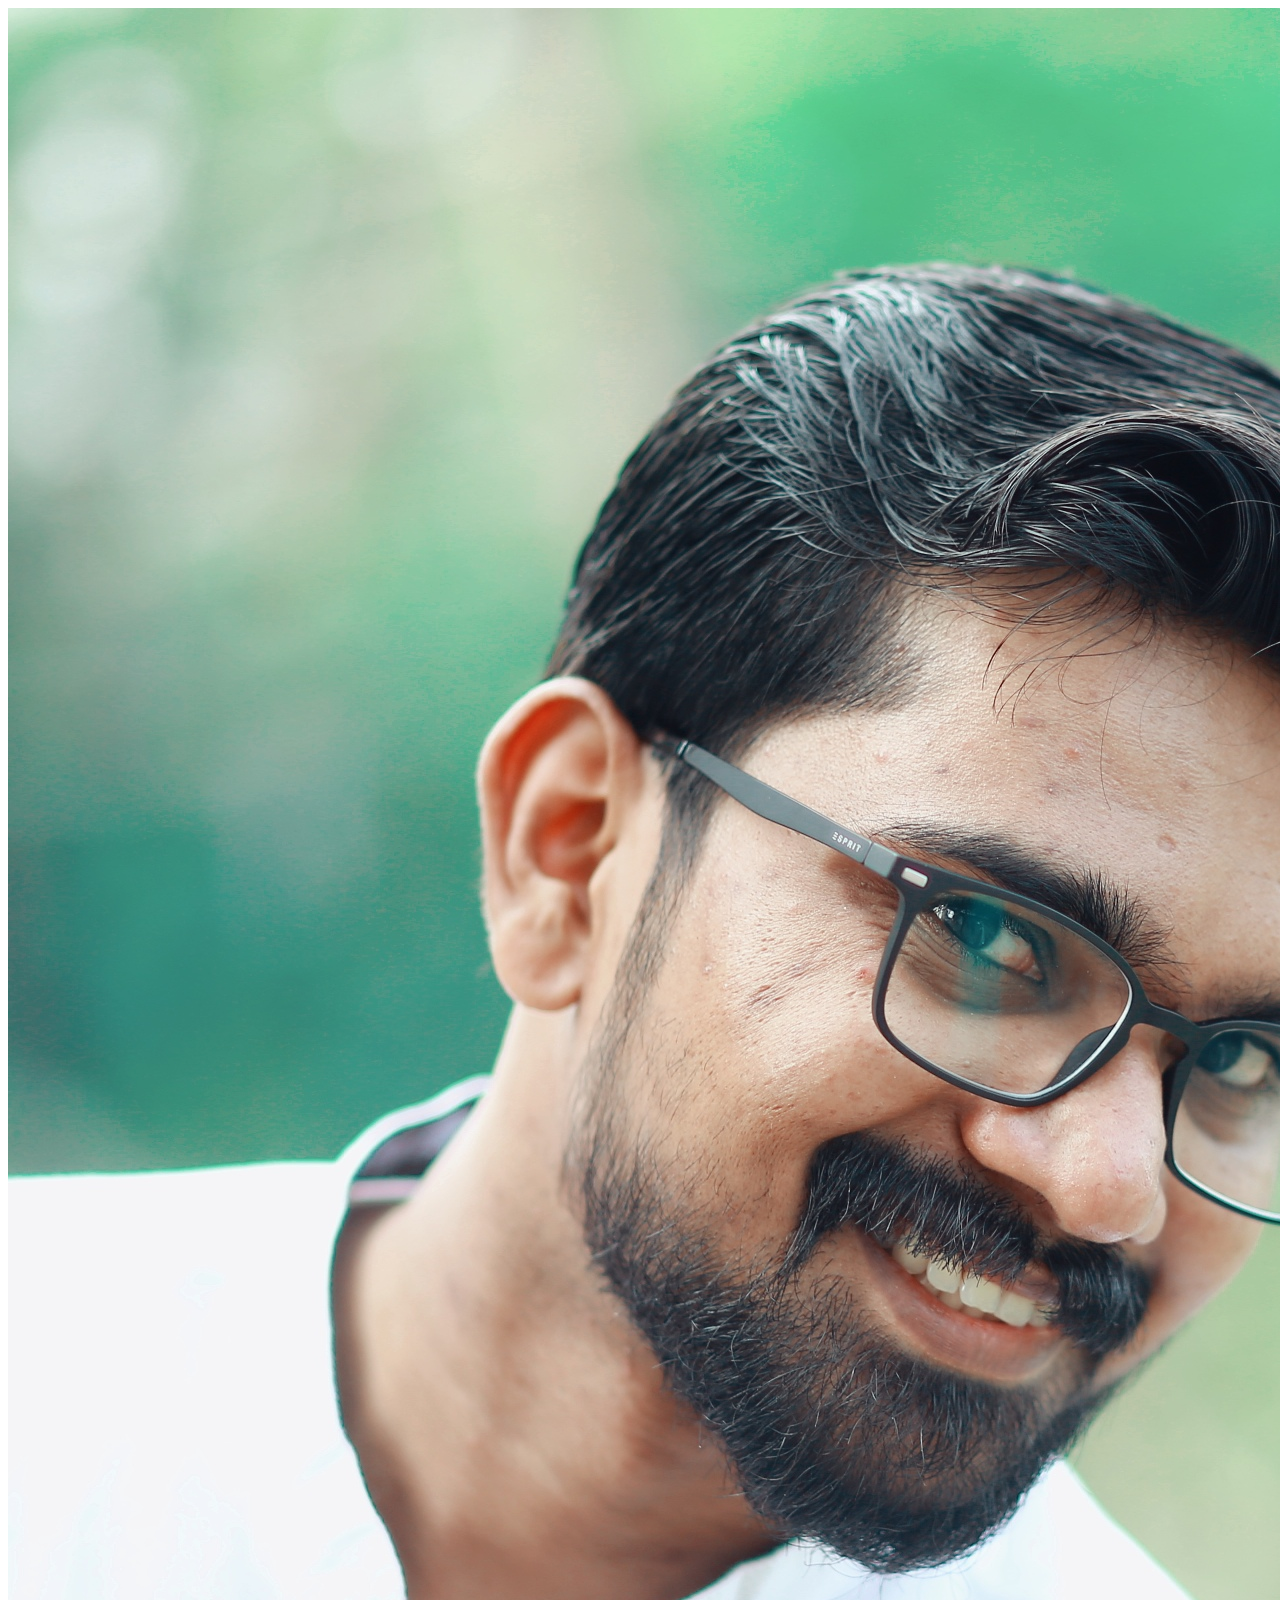
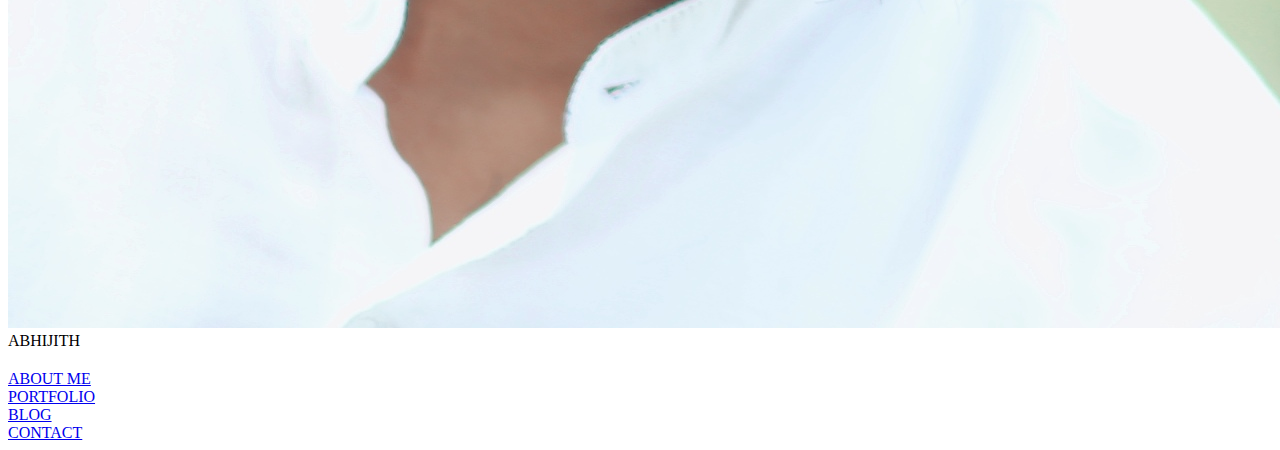
==== ContentBase/SiteCommon/UserAsideProfileNav.html @ e904bf77 "Initial page setup for hosttest" ====
<!DOCTYPE html>
<html>
<body>
<div id="divProfileImage">
        <img id="imgProfileImage" src="/ContentBase/UserProfile/UserProfileImages/IMG_20190223_232334.jpg" alt="Abhijith"/>
        <figcaption style="color:black; margin-bottom:20px;">ABHIJITH</figcaption>
</div>
<div id="divprofilenav">
<a class="aprofilenav" href="/">
        <div class="divanavtext">  ABOUT ME </div>
        <div>  </div>
</a>
<a class="aprofilenav"  href="/ContentBase/UserPortFolio/UserPortFolio.html">
        <div class="divanavtext"> PORTFOLIO </div>
</a>
<a class="aprofilenav" href="/ContentBase/UserBlog/UserBlog.html">
        <div class="divanavtext"> BLOG </div>
</a>
<a class="aprofilenav" href="/ContentBase/UserContact/UserContact.html">
        <div class="divanavtext"> CONTACT </div>
</a>
    </body>
</html>
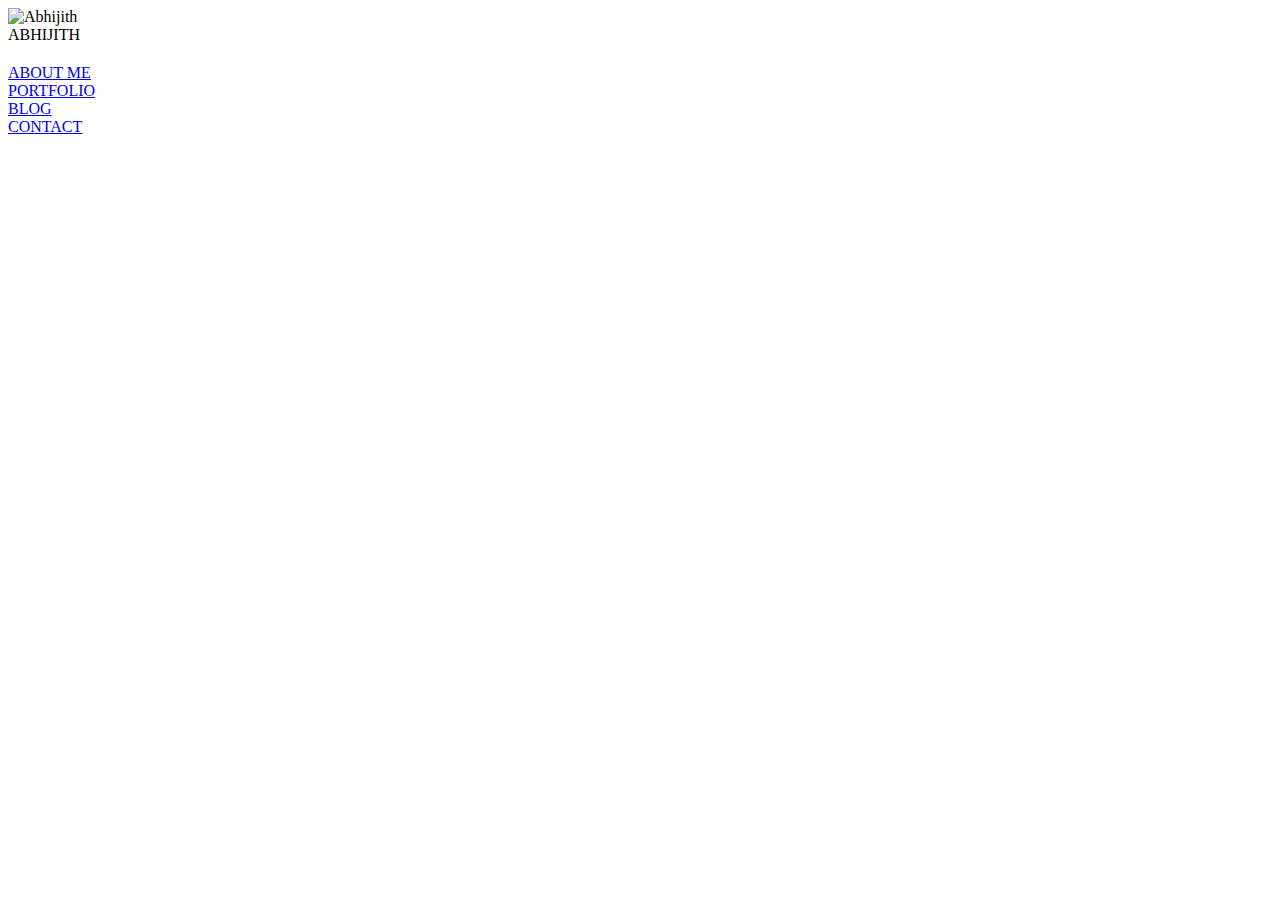
==== commit 8ef3e610: "Update UserAsideProfileNav.html" ====
--- a/ContentBase/SiteCommon/UserAsideProfileNav.html
+++ b/ContentBase/SiteCommon/UserAsideProfileNav.html
@@ -2,7 +2,7 @@
 <html>
 <body>
 <div id="divProfileImage">
-        <img id="imgProfileImage" src="/ContentBase/UserProfile/UserProfileImages/IMG_20190223_232334.jpg" alt="Abhijith"/>
+        <img id="imgProfileImage" src="/DevTest/ContentBase/UserProfile/UserProfileImages/IMG_20190223_232334.jpg" alt="Abhijith"/>
         <figcaption style="color:black; margin-bottom:20px;">ABHIJITH</figcaption>
 </div>
 <div id="divprofilenav">
@@ -20,4 +20,4 @@
         <div class="divanavtext"> CONTACT </div>
 </a>
     </body>
-</html>+</html>
